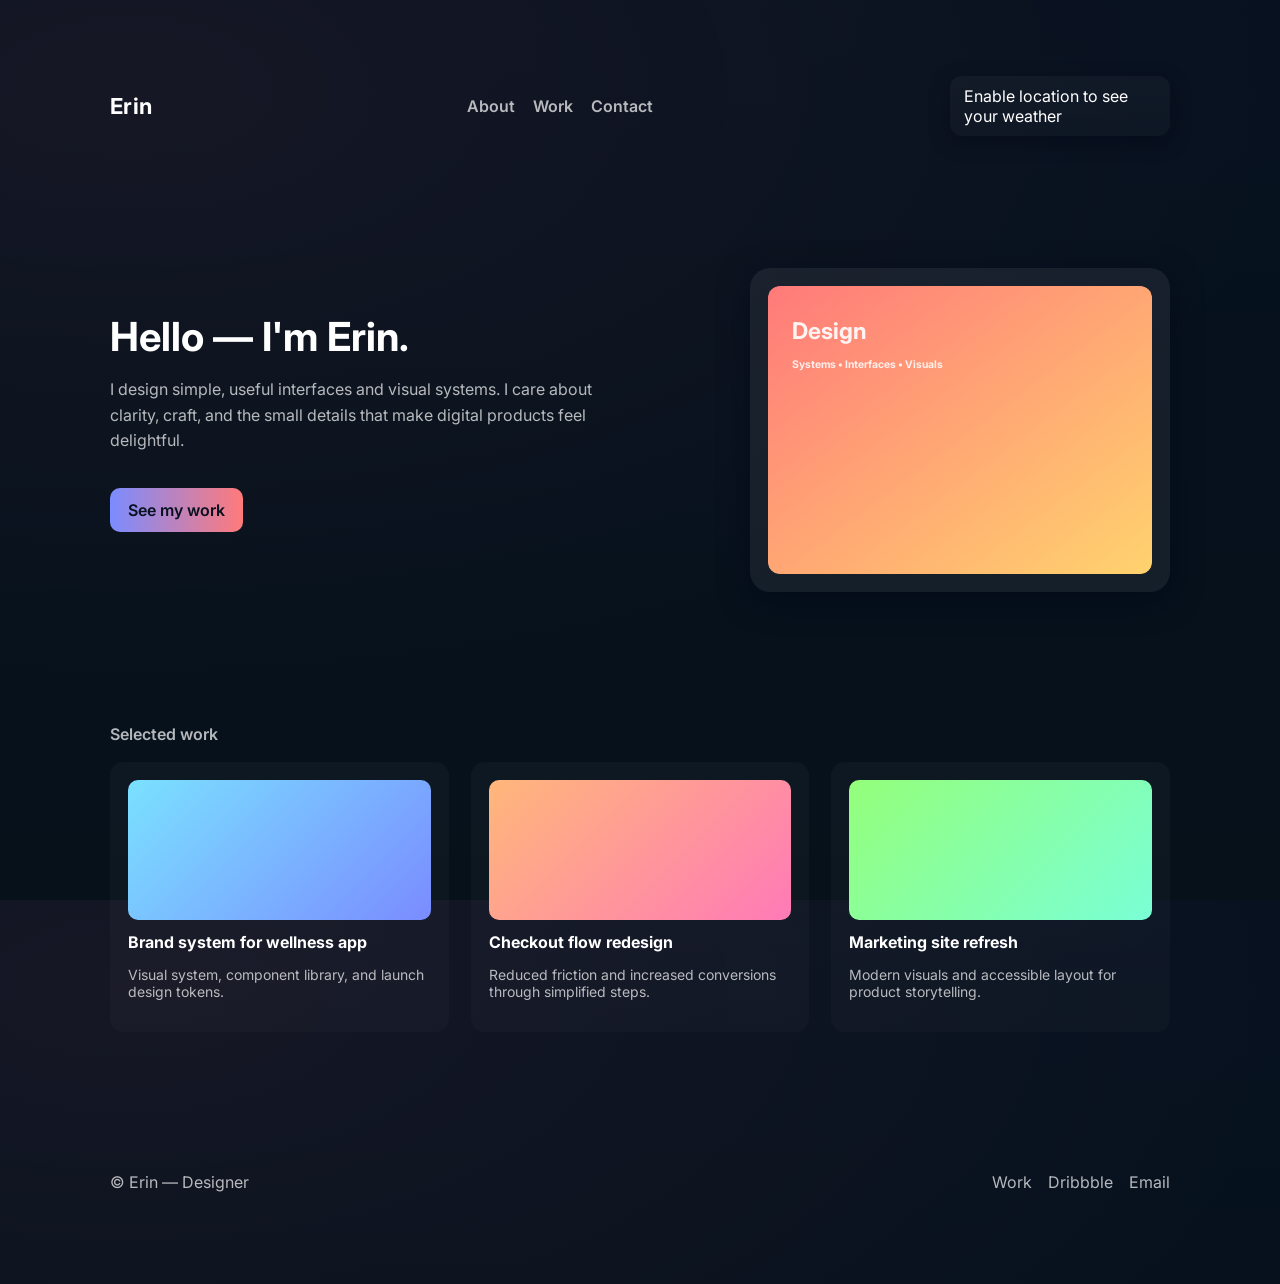
==== index.html @ cf8136d1 "Refactor into separate files and it works" ====
<!doctype html>
<html lang="en">
	<head>
		<meta charset="utf-8" />
		<meta name="viewport" content="width=device-width,initial-scale=1" />
		<title>Erin — Designer</title>
		<meta name="description" content="Erin — designer. A minimal, elegant personal site." />
		<link rel="preconnect" href="https://fonts.googleapis.com">
		<link rel="preconnect" href="https://fonts.gstatic.com" crossorigin>
		<link href="https://fonts.googleapis.com/css2?family=Inter:wght@300;400;600;700&display=swap" rel="stylesheet">
		<link rel="stylesheet" href="css/styles.css">
	</head>
	<body>
		<header class="site-header">
			<div class="container header-inner">
				<h1 class="logo">Erin</h1>
				<nav class="top-nav" aria-label="Primary">
					<a href="about.html">About</a>
					<a href="work.html">Work</a>
					<a href="contact.html">Contact</a>
				</nav>
							<!-- Weather widget (anchor stays fixed; widget can slide left to reveal forecast) -->
							<div class="weather-anchor" style="position:relative;display:inline-block">
								<div id="forecast" class="forecast-panel" aria-hidden="true">
									<!-- forecast days will be injected here -->
								</div>
								<div class="weather-wrap" aria-hidden="false">
									<div id="weather" class="weather-card" role="region" aria-live="polite">
										<div class="weather-main">Loading weather…</div>
									</div>
								</div>
							</div>
			</div>
		</header>

		<main>
			<section class="hero">
				<div class="container hero-grid">
					<div class="hero-copy">
						<h2>Hello — I'm Erin.</h2>
						<p class="lead">I design simple, useful interfaces and visual systems. I care about clarity, craft, and the small details that make digital products feel delightful.</p>
						<p><a class="cta" href="#work">See my work</a></p>
					</div>
					<div class="hero-card" aria-hidden="true">
						<svg viewBox="0 0 800 600" class="hero-graphic" xmlns="http://www.w3.org/2000/svg" role="img" focusable="false">
							<defs>
								<linearGradient id="g1" x1="0" x2="1" y1="0" y2="1">
									<stop offset="0%" stop-color="#FF7A7A"/>
									<stop offset="100%" stop-color="#FFD36E"/>
								</linearGradient>
							</defs>
							<rect width="100%" height="100%" rx="20" fill="url(#g1)" />
							<g fill="rgba(255,255,255,0.9)" font-family="Inter, system-ui, -apple-system, 'Segoe UI', Roboto, 'Helvetica Neue', Arial" font-weight="700">
								<text x="50" y="110" font-size="48">Design</text>
								<text x="50" y="170" font-size="22" fill="rgba(255,255,255,0.85)">Systems • Interfaces • Visuals</text>
							</g>
						</svg>
					</div>
				</div>
			</section>

			<section id="work" class="work container">
				<h3 class="section-title">Selected work</h3>
				<div class="grid">
					<article class="card">
						<div class="thumb" style="background:linear-gradient(135deg,#7AE1FF 0%,#7A8CFF 100%)"></div>
						<h4>Brand system for wellness app</h4>
						<p class="muted">Visual system, component library, and launch design tokens.</p>
					</article>

					<article class="card">
						<div class="thumb" style="background:linear-gradient(135deg,#FFB77A 0%,#FF7AB7 100%)"></div>
						<h4>Checkout flow redesign</h4>
						<p class="muted">Reduced friction and increased conversions through simplified steps.</p>
					</article>

					<article class="card">
						<div class="thumb" style="background:linear-gradient(135deg,#94FF7A 0%,#7AFFD6 100%)"></div>
						<h4>Marketing site refresh</h4>
						<p class="muted">Modern visuals and accessible layout for product storytelling.</p>
					</article>
				</div>
			</section>



		</main>

		<footer class="site-footer">
			<div class="container footer-inner">
				<p>© Erin — Designer</p>
				<nav class="small-nav">
					<a href="#work">Work</a>
					<a href="#">Dribbble</a>
					<a href="#">Email</a>
				</nav>
			</div>
		</footer>
			<script src="js/app.js" defer></script>
	</body>
</html>
---- css/styles.css ----
/* Styles for Erin — Designer
   Simple, elegant, responsive, CSS-only. */

:root{
  --bg:#0f1720;
  --card:#0f1720;
  --muted:rgba(255,255,255,0.7);
  --forecast-gap:16px;
  --accent:linear-gradient(135deg,#FF7A7A 0%,#FFD36E 100%);
  --glass: rgba(255,255,255,0.06);
  --radius:16px;
  --container: min(1100px, 92vw);
  --gap:28px;
  color-scheme: dark;
}

*{box-sizing:border-box}
html,body{height:100%}
body{
  margin:0;
  font-family:Inter, system-ui, -apple-system, 'Segoe UI', Roboto, 'Helvetica Neue', Arial;
  background: radial-gradient(1200px 600px at 10% 10%, rgba(255,122,122,0.06), transparent),
              linear-gradient(180deg, #071120 0%, #06111a 100%);
  color:#fff;
  -webkit-font-smoothing:antialiased;
  -moz-osx-font-smoothing:grayscale;
}

.container{max-width:var(--container);margin:0 auto;padding:48px 20px}

.site-header{padding:28px 0 0}
.header-inner{display:flex;align-items:center;justify-content:space-between}
.logo{font-weight:700;margin:0;font-size:22px;letter-spacing:0.4px}
.tag{margin:0;color:var(--muted);font-size:14px}

.hero{padding:36px 0}
.hero-grid{display:grid;grid-template-columns:1fr 420px;gap:var(--gap);align-items:center}
.hero-copy h2{font-size:40px;margin:0 0 12px}
.lead{color:var(--muted);max-width:52ch;line-height:1.6}
.cta{display:inline-block;margin-top:18px;padding:12px 18px;border-radius:10px;background:linear-gradient(90deg,#7A8CFF,#FF7A7A);color:#071120;text-decoration:none;font-weight:600}

.hero-card{background:var(--glass);border-radius:20px;padding:18px;box-shadow: 0 8px 30px rgba(2,6,23,0.6)}
.hero-graphic{width:100%;height:auto;display:block;border-radius:12px}

.section-title{font-size:16px;margin:0 0 18px;color:var(--muted);font-weight:600}
.grid{display:grid;grid-template-columns:repeat(3,1fr);gap:22px}
.card{background:linear-gradient(180deg, rgba(255,255,255,0.03), rgba(255,255,255,0.02));padding:18px;border-radius:14px}
.thumb{height:140px;border-radius:10px;margin-bottom:12px}
h4{margin:6px 0}
.muted{color:var(--muted);font-size:14px}

.about{margin-top:28px}
.site-footer{padding:28px 0}
.footer-inner{display:flex;align-items:center;justify-content:space-between;color:var(--muted)}
.small-nav a{color:var(--muted);text-decoration:none;margin-left:12px}

@media (max-width:900px){
  .hero-grid{grid-template-columns:1fr;}
  .grid{grid-template-columns:1fr}
  .header-inner{flex-direction:column;align-items:flex-start;gap:12px}
}

/* Weather widget styles (moved from inline) */
.weather-anchor{position:relative;display:inline-block}
.weather-wrap{position:relative;display:inline-block}
.weather-card{
  background: linear-gradient(180deg, rgba(255,255,255,0.03), rgba(255,255,255,0.02));
  padding:10px 14px;border-radius:12px;display:flex;align-items:center;gap:12px;
  box-shadow: 0 6px 20px rgba(2,6,23,0.45);min-width:160px;max-width:220px;
  transition:box-shadow .18s ease, transform .18s ease;
}
.weather-wrap:hover .weather-card{transform:translateX(6px);box-shadow:0 10px 30px rgba(2,6,23,0.6)}
.weather-emoji{font-size:22px}
.weather-info{display:flex;flex-direction:column;transition:transform .18s ease}
.weather-temp{font-weight:700;font-size:16px;margin:0}
.weather-desc{font-size:13px;color:rgba(255,255,255,0.8);margin:0}
.weather-wrap:hover .weather-info{transform:translateX(-34px)}

/* Forecast panel revealed to the right on hover; current info shifts left */
.forecast-panel{
  position:absolute;right:0;top:0;min-width:120px;transform:translateX(0) scale(.98);
  display:flex;gap:8px;padding:8px;border-radius:12px;background:linear-gradient(180deg, rgba(255,255,255,0.03), rgba(255,255,255,0.02));
  box-shadow:0 10px 30px rgba(2,6,23,0.5);opacity:0;pointer-events:none;transition:opacity .18s ease,transform .18s ease;
  align-items:stretch;height:100%;
}
.weather-anchor:hover .weather-wrap{transform:translateX(calc(var(--forecast-offset, 0) * -1));}
.weather-anchor:hover .forecast-panel{opacity:1;transform:translateX(var(--forecast-gap)) scale(1);pointer-events:auto}
.forecast-day{display:flex;align-items:center;gap:8px;padding:8px;border-radius:8px;height:100%;justify-content:center}
.forecast-day .forecast-text{display:flex;flex-direction:column;align-items:flex-start}
.forecast-day .forecast-temp{font-size:16px;font-weight:700}
.forecast-day .forecast-label{font-size:13px;margin-top:2px;color:rgba(255,255,255,0.8)}
.forecast-emoji{font-size:18px}
.forecast-temp{font-size:13px;font-weight:700}

/* top navigation in header */
.top-nav{display:flex;gap:18px;align-items:center;margin-left:18px}
.top-nav a{color:var(--muted);text-decoration:none;font-weight:600}
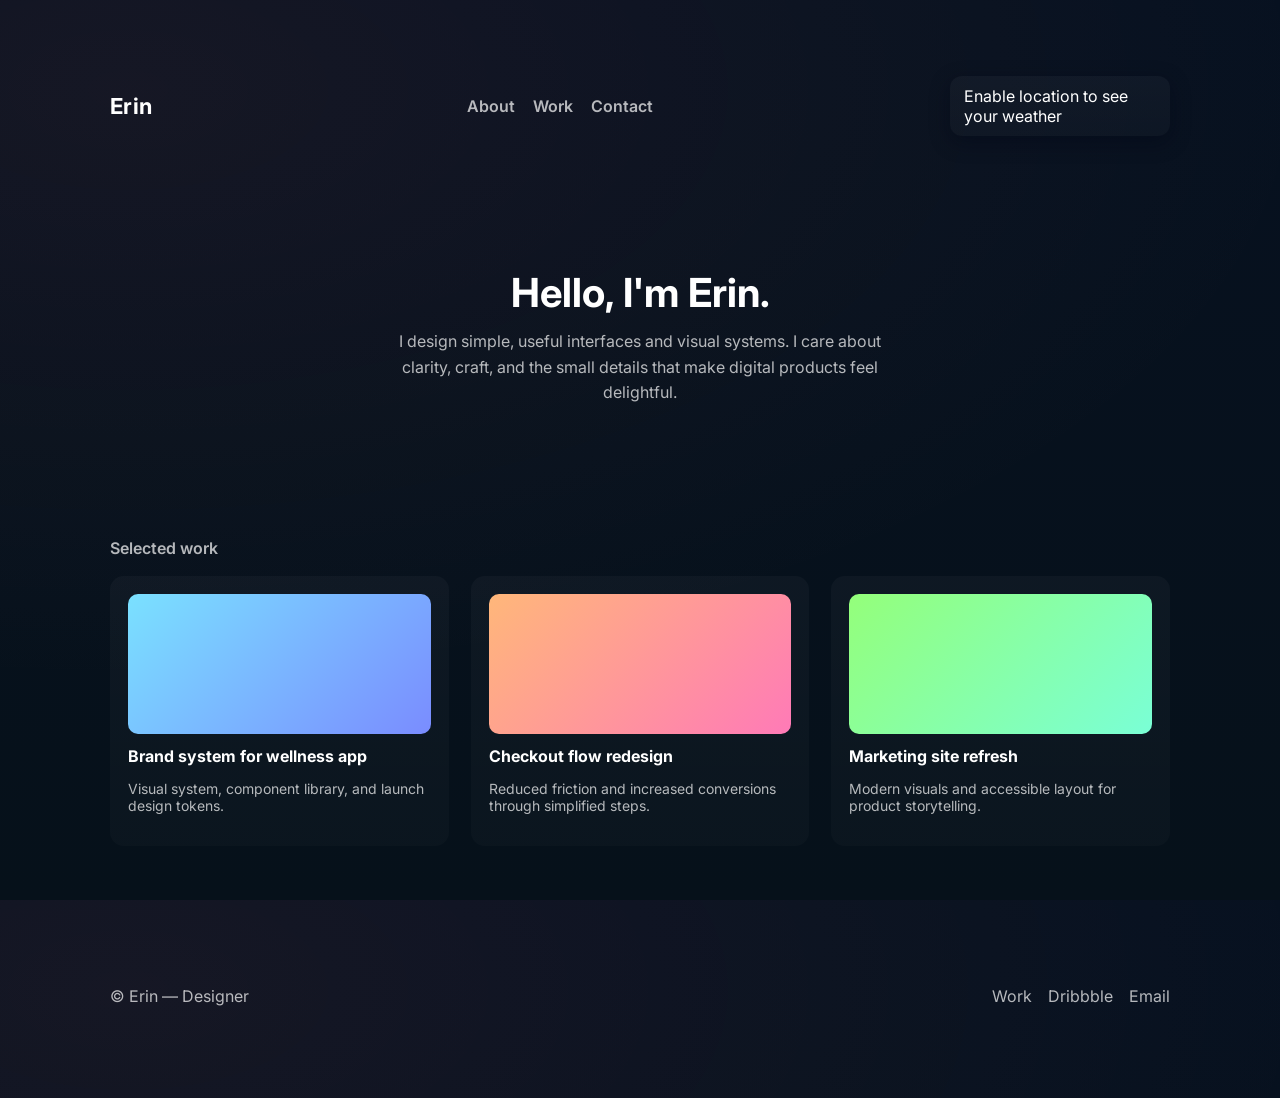
==== commit 195c6a32: "Updated intro content" ====
--- a/index.html
+++ b/index.html
@@ -37,24 +37,8 @@
 			<section class="hero">
 				<div class="container hero-grid">
 					<div class="hero-copy">
-						<h2>Hello — I'm Erin.</h2>
+						<h2>Hello, I'm Erin.</h2>
 						<p class="lead">I design simple, useful interfaces and visual systems. I care about clarity, craft, and the small details that make digital products feel delightful.</p>
-						<p><a class="cta" href="#work">See my work</a></p>
-					</div>
-					<div class="hero-card" aria-hidden="true">
-						<svg viewBox="0 0 800 600" class="hero-graphic" xmlns="http://www.w3.org/2000/svg" role="img" focusable="false">
-							<defs>
-								<linearGradient id="g1" x1="0" x2="1" y1="0" y2="1">
-									<stop offset="0%" stop-color="#FF7A7A"/>
-									<stop offset="100%" stop-color="#FFD36E"/>
-								</linearGradient>
-							</defs>
-							<rect width="100%" height="100%" rx="20" fill="url(#g1)" />
-							<g fill="rgba(255,255,255,0.9)" font-family="Inter, system-ui, -apple-system, 'Segoe UI', Roboto, 'Helvetica Neue', Arial" font-weight="700">
-								<text x="50" y="110" font-size="48">Design</text>
-								<text x="50" y="170" font-size="22" fill="rgba(255,255,255,0.85)">Systems • Interfaces • Visuals</text>
-							</g>
-						</svg>
 					</div>
 				</div>
 			</section>
@@ -63,21 +47,27 @@
 				<h3 class="section-title">Selected work</h3>
 				<div class="grid">
 					<article class="card">
-						<div class="thumb" style="background:linear-gradient(135deg,#7AE1FF 0%,#7A8CFF 100%)"></div>
-						<h4>Brand system for wellness app</h4>
-						<p class="muted">Visual system, component library, and launch design tokens.</p>
+						<div class="card-inner">
+							<div class="thumb" style="background:linear-gradient(135deg,#7AE1FF 0%,#7A8CFF 100%)"></div>
+							<h4>Brand system for wellness app</h4>
+							<p class="muted">Visual system, component library, and launch design tokens.</p>
+						</div>
 					</article>
 
 					<article class="card">
-						<div class="thumb" style="background:linear-gradient(135deg,#FFB77A 0%,#FF7AB7 100%)"></div>
-						<h4>Checkout flow redesign</h4>
-						<p class="muted">Reduced friction and increased conversions through simplified steps.</p>
+						<div class="card-inner">
+							<div class="thumb" style="background:linear-gradient(135deg,#FFB77A 0%,#FF7AB7 100%)"></div>
+							<h4>Checkout flow redesign</h4>
+							<p class="muted">Reduced friction and increased conversions through simplified steps.</p>
+						</div>
 					</article>
 
 					<article class="card">
-						<div class="thumb" style="background:linear-gradient(135deg,#94FF7A 0%,#7AFFD6 100%)"></div>
-						<h4>Marketing site refresh</h4>
-						<p class="muted">Modern visuals and accessible layout for product storytelling.</p>
+						<div class="card-inner">
+							<div class="thumb" style="background:linear-gradient(135deg,#94FF7A 0%,#7AFFD6 100%)"></div>
+							<h4>Marketing site refresh</h4>
+							<p class="muted">Modern visuals and accessible layout for product storytelling.</p>
+						</div>
 					</article>
 				</div>
 			</section>
--- a/css/styles.css
+++ b/css/styles.css
@@ -34,20 +34,52 @@
 .tag{margin:0;color:var(--muted);font-size:14px}
 
 .hero{padding:36px 0}
-.hero-grid{display:grid;grid-template-columns:1fr 420px;gap:var(--gap);align-items:center}
+.hero-grid{display:grid;grid-template-columns:1fr;gap:var(--gap);align-items:center;justify-items:center;text-align:center}
 .hero-copy h2{font-size:40px;margin:0 0 12px}
-.lead{color:var(--muted);max-width:52ch;line-height:1.6}
+.lead{color:var(--muted);max-width:52ch;line-height:1.6;margin:0 auto}
 .cta{display:inline-block;margin-top:18px;padding:12px 18px;border-radius:10px;background:linear-gradient(90deg,#7A8CFF,#FF7A7A);color:#071120;text-decoration:none;font-weight:600}
 
-.hero-card{background:var(--glass);border-radius:20px;padding:18px;box-shadow: 0 8px 30px rgba(2,6,23,0.6)}
-.hero-graphic{width:100%;height:auto;display:block;border-radius:12px}
+.hero-card{display:none}
+.hero-graphic{display:none}
 
 .section-title{font-size:16px;margin:0 0 18px;color:var(--muted);font-weight:600}
 .grid{display:grid;grid-template-columns:repeat(3,1fr);gap:22px}
-.card{background:linear-gradient(180deg, rgba(255,255,255,0.03), rgba(255,255,255,0.02));padding:18px;border-radius:14px}
+h4{margin:6px 0}
+.muted{color:var(--muted);font-size:14px}
+
+/* card inner container to preserve padding and background while animating content */
+.card{background:transparent;padding:0;border-radius:14px}
+.card-inner{background:linear-gradient(180deg, rgba(255,255,255,0.03), rgba(255,255,255,0.02));padding:18px;border-radius:14px;overflow:hidden;display:block}
 .thumb{height:140px;border-radius:10px;margin-bottom:12px}
 h4{margin:6px 0}
 .muted{color:var(--muted);font-size:14px}
+
+/* Full-width focal hover for work cards */
+.grid{position:relative}
+.card{position:relative;overflow:visible;transition:opacity .4s ease,box-shadow .4s ease}
+.thumb{display:block;width:100%;transition:height .5s cubic-bezier(.2,.9,.2,1),transform .5s cubic-bezier(.2,.9,.2,1),box-shadow .4s ease;transform-origin:left center}
+.card h4,.card .muted{transition:transform .45s cubic-bezier(.2,.9,.2,1),color .2s ease}
+
+/* When hovering anywhere over the grid, de-emphasize non-hovered cards (but keep pointer events) */
+.grid .card{opacity:1;transition:opacity .3s ease}
+.grid.grid-hovering .card{opacity:0.28}
+.grid.grid-hovering .card.is-expanded{opacity:1}
+.card.is-expanded{z-index:160}
+.card.is-expanded .card-inner{box-shadow:0 20px 50px rgba(2,6,23,0.6);padding:24px}
+.card-inner{transition:padding .28s cubic-bezier(.2,.9,.2,1),box-shadow .28s ease}
+.card.is-expanded .thumb{height:320px}
+.card.is-expanded h4{transform:scale(1.06)}
+.card.is-expanded .muted{transform:scale(1.04)}
+
+/* placeholder to reserve space when a card is absolutely positioned */
+.card-placeholder{width:100%;display:block}
+
+/* Mobile: use a much subtler effect (no grid reflow) */
+@media (max-width:900px){
+  .grid:hover .card{opacity:1;transform:none;pointer-events:auto}
+  .grid .card:hover{grid-column:auto;transform:scale(1.02);box-shadow:0 10px 30px rgba(2,6,23,0.45)}
+  .grid .card:hover .thumb{height:170px}
+}
 
 .about{margin-top:28px}
 .site-footer{padding:28px 0}
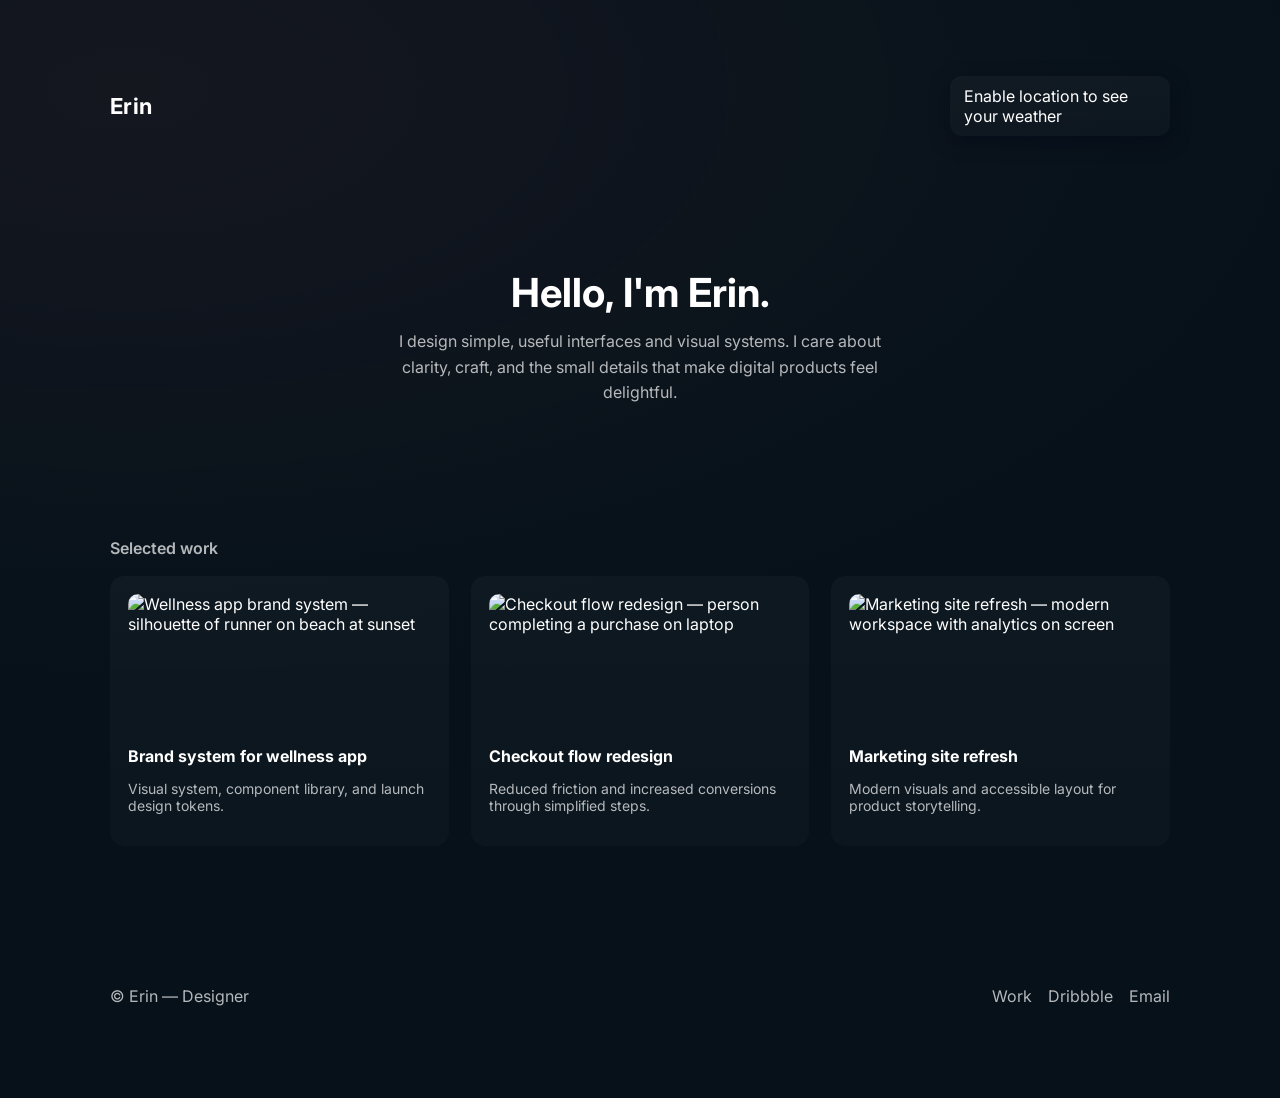
==== commit ccae8f64: "updated photography" ====
--- a/index.html
+++ b/index.html
@@ -48,7 +48,7 @@
 				<div class="grid">
 					<article class="card">
 						<div class="card-inner">
-							<div class="thumb" style="background:linear-gradient(135deg,#7AE1FF 0%,#7A8CFF 100%)"></div>
+							<img class="thumb" src="https://images.unsplash.com/photo-1502904550040-7534597429ae?w=800&q=80&auto=format&fit=crop" alt="Wellness app brand system — silhouette of runner on beach at sunset">
 							<h4>Brand system for wellness app</h4>
 							<p class="muted">Visual system, component library, and launch design tokens.</p>
 						</div>
@@ -56,7 +56,7 @@
 
 					<article class="card">
 						<div class="card-inner">
-							<div class="thumb" style="background:linear-gradient(135deg,#FFB77A 0%,#FF7AB7 100%)"></div>
+							<img class="thumb" src="https://images.unsplash.com/photo-1556742049-0cfed4f6a45d?w=800&q=80&auto=format&fit=crop" alt="Checkout flow redesign — person completing a purchase on laptop">
 							<h4>Checkout flow redesign</h4>
 							<p class="muted">Reduced friction and increased conversions through simplified steps.</p>
 						</div>
@@ -64,7 +64,7 @@
 
 					<article class="card">
 						<div class="card-inner">
-							<div class="thumb" style="background:linear-gradient(135deg,#94FF7A 0%,#7AFFD6 100%)"></div>
+							<img class="thumb" src="https://images.unsplash.com/photo-1460925895917-afdab827c52f?w=800&q=80&auto=format&fit=crop" alt="Marketing site refresh — modern workspace with analytics on screen">
 							<h4>Marketing site refresh</h4>
 							<p class="muted">Modern visuals and accessible layout for product storytelling.</p>
 						</div>
--- a/css/styles.css
+++ b/css/styles.css
@@ -20,7 +20,7 @@
   margin:0;
   font-family:Inter, system-ui, -apple-system, 'Segoe UI', Roboto, 'Helvetica Neue', Arial;
   background: radial-gradient(1200px 600px at 10% 10%, rgba(255,122,122,0.06), transparent),
-              linear-gradient(180deg, #071120 0%, #06111a 100%);
+              #06111a;
   color:#fff;
   -webkit-font-smoothing:antialiased;
   -moz-osx-font-smoothing:grayscale;
@@ -44,32 +44,62 @@
 
 .section-title{font-size:16px;margin:0 0 18px;color:var(--muted);font-weight:600}
 .grid{display:grid;grid-template-columns:repeat(3,1fr);gap:22px}
+.grid{align-items:start}
 h4{margin:6px 0}
 .muted{color:var(--muted);font-size:14px}
 
 /* card inner container to preserve padding and background while animating content */
 .card{background:transparent;padding:0;border-radius:14px}
 .card-inner{background:linear-gradient(180deg, rgba(255,255,255,0.03), rgba(255,255,255,0.02));padding:18px;border-radius:14px;overflow:hidden;display:block}
-.thumb{height:140px;border-radius:10px;margin-bottom:12px}
+.thumb{height:140px;border-radius:10px;margin-bottom:12px;object-fit:cover}
 h4{margin:6px 0}
 .muted{color:var(--muted);font-size:14px}
 
 /* Full-width focal hover for work cards */
 .grid{position:relative}
-.card{position:relative;overflow:visible;transition:opacity .4s ease,box-shadow .4s ease}
+.card{position:relative;overflow:hidden;transition:opacity .4s ease,box-shadow .4s ease}
 .thumb{display:block;width:100%;transition:height .5s cubic-bezier(.2,.9,.2,1),transform .5s cubic-bezier(.2,.9,.2,1),box-shadow .4s ease;transform-origin:left center}
 .card h4,.card .muted{transition:transform .45s cubic-bezier(.2,.9,.2,1),color .2s ease}
 
 /* When hovering anywhere over the grid, de-emphasize non-hovered cards (but keep pointer events) */
 .grid .card{opacity:1;transition:opacity .3s ease}
-.grid.grid-hovering .card{opacity:0.28}
+.grid.grid-hovering .card:not(.is-expanded){
+  display:none;
+}
 .grid.grid-hovering .card.is-expanded{opacity:1}
-.card.is-expanded{z-index:160}
-.card.is-expanded .card-inner{box-shadow:0 20px 50px rgba(2,6,23,0.6);padding:24px}
+.card.is-expanded{z-index:160;overflow:visible;grid-column:1 / -1}
+
+/* When a card expands to full-width, increase its inner padding so text aligns
+   with the page content (left edge of the container/gradient). Uses the
+   container width variable to compute the horizontal inset responsively. */
+.card.is-expanded .card-inner{
+  padding:20px;
+  background: #06111a;
+  display:flex;
+  flex-direction:column;
+  overflow:hidden;
+  box-shadow:0 20px 50px rgba(2,6,23,0.6);
+}
+
+.card.is-expanded .thumb{
+  height:320px;
+  border-radius:10px;
+  width:100%;
+  margin:0 0 20px;
+  flex-shrink:0;
+}
+
+/* Ensure long text wraps inside the card and doesn't overflow its bounds */
+.card-inner h4,
+.card-inner .muted,
+.card-inner p{
+  overflow-wrap:break-word;
+  word-break:break-word;
+  hyphens:auto;
+}
 .card-inner{transition:padding .28s cubic-bezier(.2,.9,.2,1),box-shadow .28s ease}
-.card.is-expanded .thumb{height:320px}
-.card.is-expanded h4{transform:scale(1.06)}
-.card.is-expanded .muted{transform:scale(1.04)}
+.card.is-expanded h4{transform:none}
+.card.is-expanded .muted{transform:none}
 
 /* placeholder to reserve space when a card is absolutely positioned */
 .card-placeholder{width:100%;display:block}
@@ -82,7 +112,8 @@
 }
 
 .about{margin-top:28px}
-.site-footer{padding:28px 0}
+.site-footer{padding:28px 0;background:#06111a;position:relative;z-index:180}
+.site-footer, .footer-inner{background:#06111a}
 .footer-inner{display:flex;align-items:center;justify-content:space-between;color:var(--muted)}
 .small-nav a{color:var(--muted);text-decoration:none;margin-left:12px}
 
@@ -127,3 +158,10 @@
 /* top navigation in header */
 .top-nav{display:flex;gap:18px;align-items:center;margin-left:18px}
 .top-nav a{color:var(--muted);text-decoration:none;font-weight:600}
+
+/* Hide About / Work / Contact top-nav links */
+.top-nav a[href="about.html"],
+.top-nav a[href="work.html"],
+.top-nav a[href="contact.html"]{
+  display:none !important;
+}
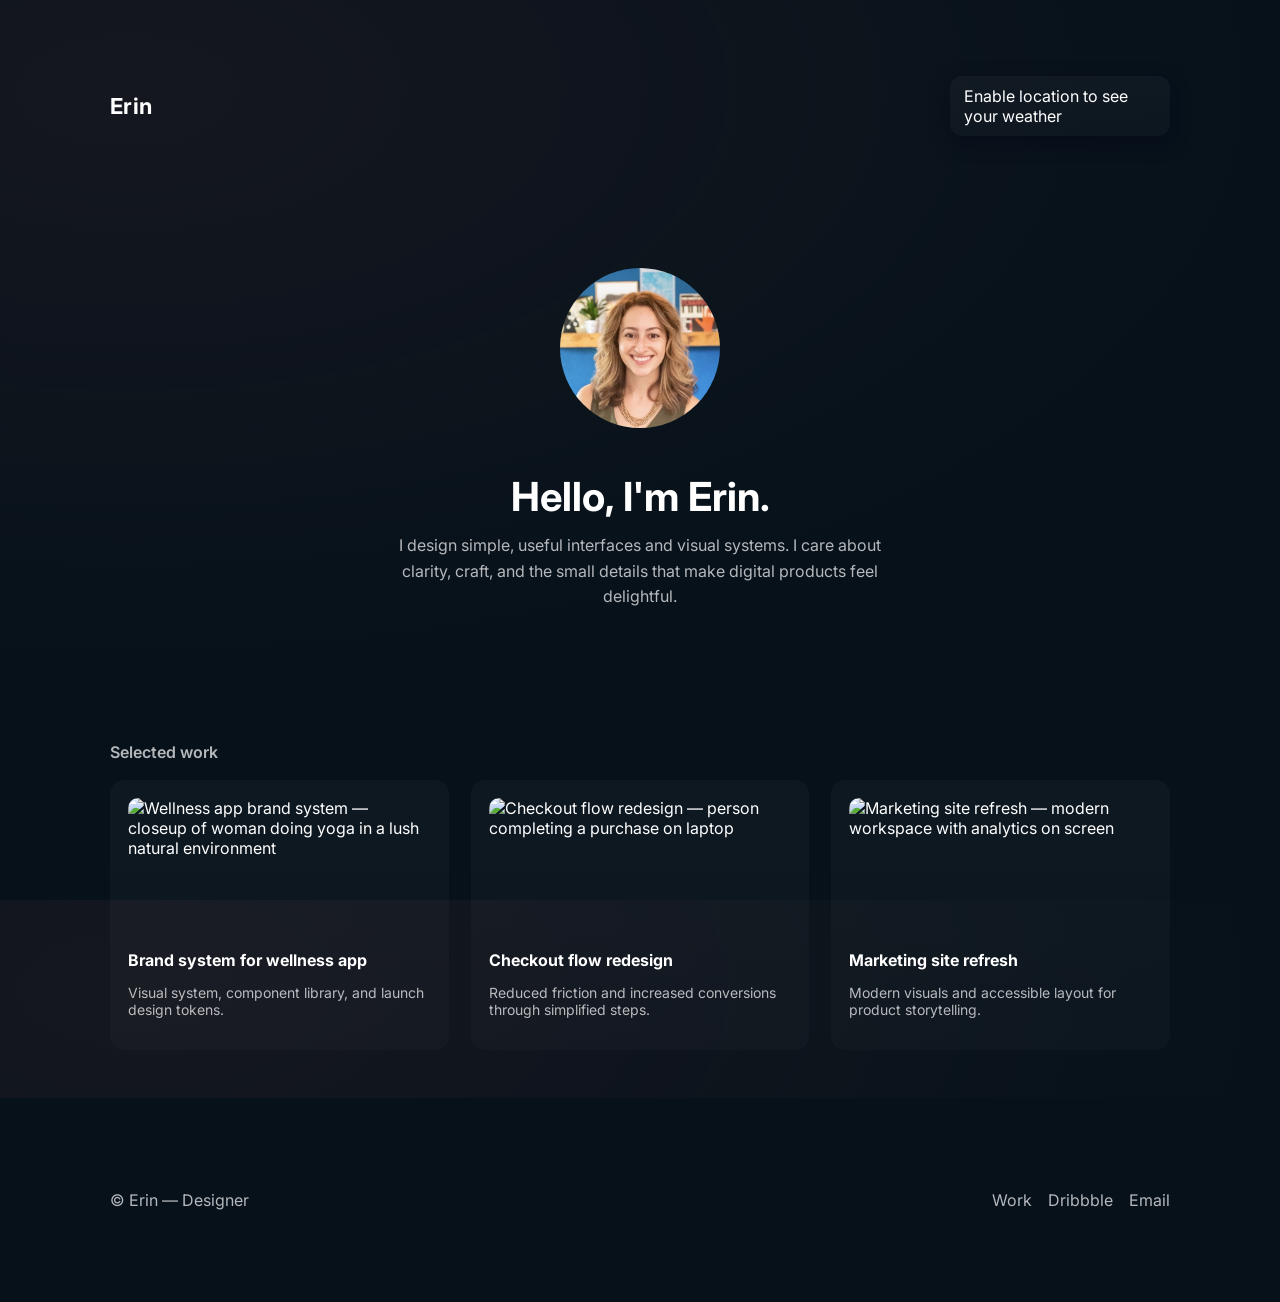
==== commit 7949425c: "bio image added" ====
--- a/index.html
+++ b/index.html
@@ -37,6 +37,7 @@
 			<section class="hero">
 				<div class="container hero-grid">
 					<div class="hero-copy">
+						<img class="avatar" src="images/erin.jpg" alt="Photo of Erin" width="160" height="160">
 						<h2>Hello, I'm Erin.</h2>
 						<p class="lead">I design simple, useful interfaces and visual systems. I care about clarity, craft, and the small details that make digital products feel delightful.</p>
 					</div>
@@ -48,7 +49,7 @@
 				<div class="grid">
 					<article class="card">
 						<div class="card-inner">
-							<img class="thumb" src="https://images.unsplash.com/photo-1502904550040-7534597429ae?w=800&q=80&auto=format&fit=crop" alt="Wellness app brand system — silhouette of runner on beach at sunset">
+							<img class="thumb" src="https://images.unsplash.com/photo-1544367567-0f2fcb009e0b?w=800&q=80&auto=format&fit=crop" alt="Wellness app brand system — closeup of woman doing yoga in a lush natural environment">
 							<h4>Brand system for wellness app</h4>
 							<p class="muted">Visual system, component library, and launch design tokens.</p>
 						</div>
--- a/css/styles.css
+++ b/css/styles.css
@@ -35,6 +35,7 @@
 
 .hero{padding:36px 0}
 .hero-grid{display:grid;grid-template-columns:1fr;gap:var(--gap);align-items:center;justify-items:center;text-align:center}
+.avatar{width:160px;height:160px;border-radius:50%;object-fit:cover;margin-bottom:40px}
 .hero-copy h2{font-size:40px;margin:0 0 12px}
 .lead{color:var(--muted);max-width:52ch;line-height:1.6;margin:0 auto}
 .cta{display:inline-block;margin-top:18px;padding:12px 18px;border-radius:10px;background:linear-gradient(90deg,#7A8CFF,#FF7A7A);color:#071120;text-decoration:none;font-weight:600}
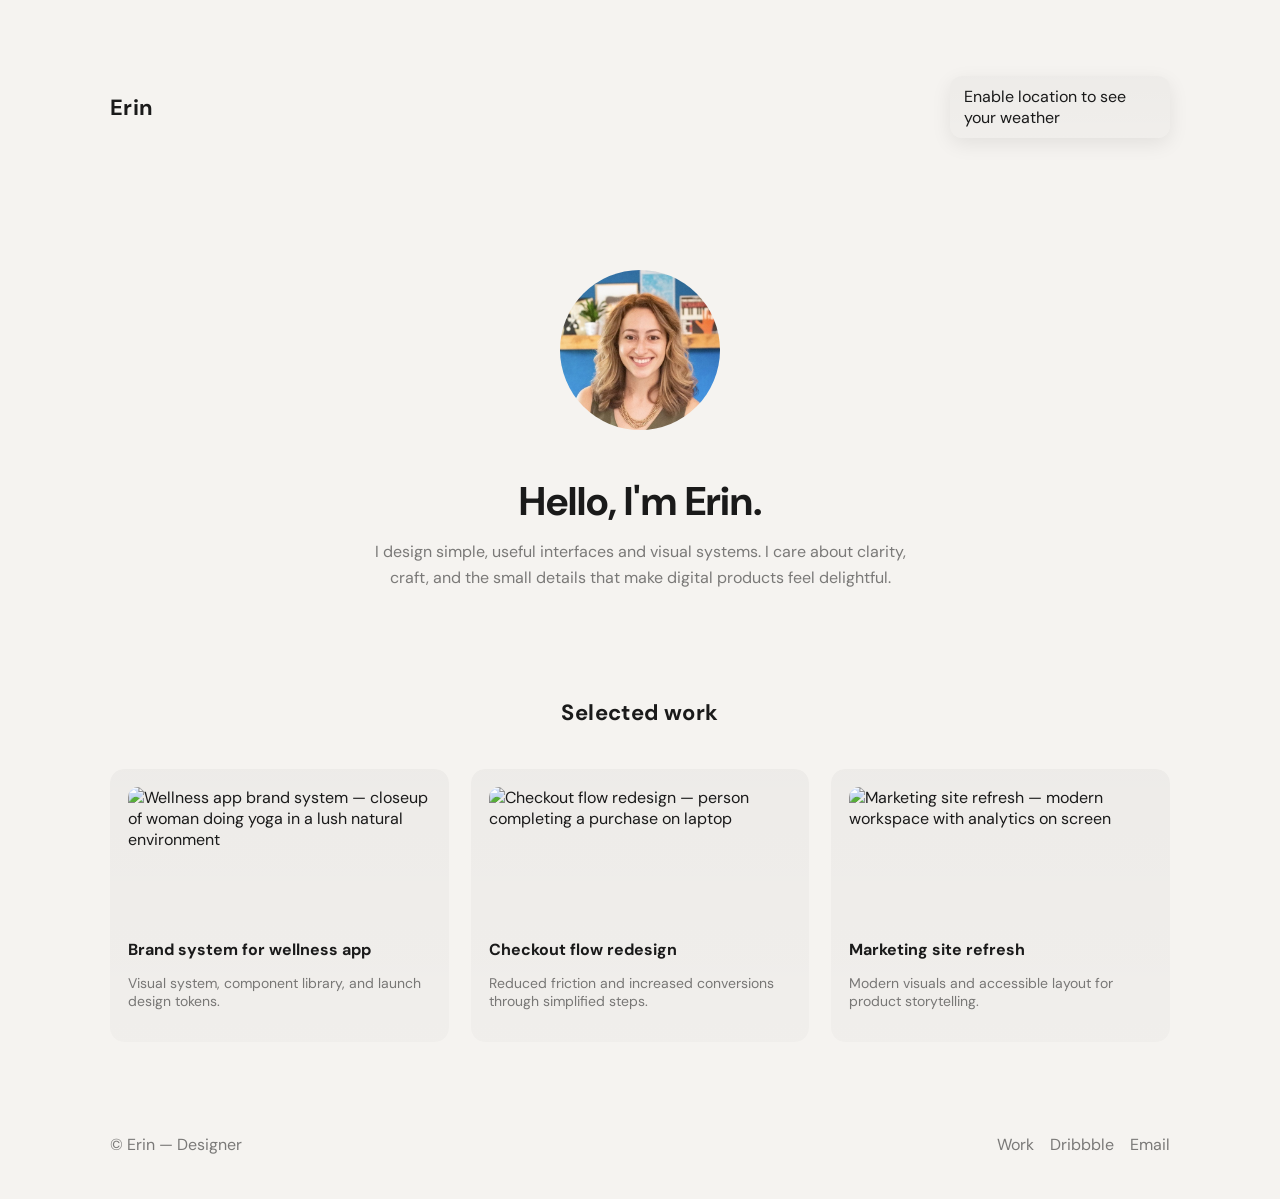
==== commit 3296ec57: "Updated to DM Sans" ====
--- a/index.html
+++ b/index.html
@@ -7,7 +7,7 @@
 		<meta name="description" content="Erin — designer. A minimal, elegant personal site." />
 		<link rel="preconnect" href="https://fonts.googleapis.com">
 		<link rel="preconnect" href="https://fonts.gstatic.com" crossorigin>
-		<link href="https://fonts.googleapis.com/css2?family=Inter:wght@300;400;600;700&display=swap" rel="stylesheet">
+		<link href="https://fonts.googleapis.com/css2?family=DM+Sans:ital,opsz,wght@0,9..40,300;0,9..40,400;0,9..40,600;0,9..40,700;1,9..40,300;1,9..40,400;1,9..40,600;1,9..40,700&display=swap" rel="stylesheet">
 		<link rel="stylesheet" href="css/styles.css">
 	</head>
 	<body>
--- a/css/styles.css
+++ b/css/styles.css
@@ -2,26 +2,25 @@
    Simple, elegant, responsive, CSS-only. */
 
 :root{
-  --bg:#0f1720;
-  --card:#0f1720;
-  --muted:rgba(255,255,255,0.7);
+  --bg:#f5f3f0;
+  --card:#f5f3f0;
+  --muted:rgba(0,0,0,0.5);
   --forecast-gap:16px;
   --accent:linear-gradient(135deg,#FF7A7A 0%,#FFD36E 100%);
-  --glass: rgba(255,255,255,0.06);
+  --glass: rgba(0,0,0,0.04);
   --radius:16px;
   --container: min(1100px, 92vw);
   --gap:28px;
-  color-scheme: dark;
+  color-scheme: light;
 }
 
 *{box-sizing:border-box}
 html,body{height:100%}
 body{
   margin:0;
-  font-family:Inter, system-ui, -apple-system, 'Segoe UI', Roboto, 'Helvetica Neue', Arial;
-  background: radial-gradient(1200px 600px at 10% 10%, rgba(255,122,122,0.06), transparent),
-              #06111a;
-  color:#fff;
+  font-family:'DM Sans', system-ui, -apple-system, 'Segoe UI', Roboto, 'Helvetica Neue', Arial;
+  background: #f5f3f0;
+  color:#1a1a1a;
   -webkit-font-smoothing:antialiased;
   -moz-osx-font-smoothing:grayscale;
 }
@@ -38,12 +37,12 @@
 .avatar{width:160px;height:160px;border-radius:50%;object-fit:cover;margin-bottom:40px}
 .hero-copy h2{font-size:40px;margin:0 0 12px}
 .lead{color:var(--muted);max-width:52ch;line-height:1.6;margin:0 auto}
-.cta{display:inline-block;margin-top:18px;padding:12px 18px;border-radius:10px;background:linear-gradient(90deg,#7A8CFF,#FF7A7A);color:#071120;text-decoration:none;font-weight:600}
+.cta{display:inline-block;margin-top:18px;padding:12px 18px;border-radius:10px;background:linear-gradient(90deg,#7A8CFF,#FF7A7A);color:#fff;text-decoration:none;font-weight:600}
 
 .hero-card{display:none}
 .hero-graphic{display:none}
 
-.section-title{font-size:16px;margin:0 0 18px;color:var(--muted);font-weight:600}
+.section-title{font-size:22px;margin:0 0 42px;color:#1a1a1a;font-weight:700;text-align:center;letter-spacing:0.4px}
 .grid{display:grid;grid-template-columns:repeat(3,1fr);gap:22px}
 .grid{align-items:start}
 h4{margin:6px 0}
@@ -51,7 +50,7 @@
 
 /* card inner container to preserve padding and background while animating content */
 .card{background:transparent;padding:0;border-radius:14px}
-.card-inner{background:linear-gradient(180deg, rgba(255,255,255,0.03), rgba(255,255,255,0.02));padding:18px;border-radius:14px;overflow:hidden;display:block}
+.card-inner{background:linear-gradient(180deg, rgba(0,0,0,0.03), rgba(0,0,0,0.02));padding:18px;border-radius:14px;overflow:hidden;display:block}
 .thumb{height:140px;border-radius:10px;margin-bottom:12px;object-fit:cover}
 h4{margin:6px 0}
 .muted{color:var(--muted);font-size:14px}
@@ -75,11 +74,11 @@
    container width variable to compute the horizontal inset responsively. */
 .card.is-expanded .card-inner{
   padding:20px;
-  background: #06111a;
+  background: #f5f3f0;
   display:flex;
   flex-direction:column;
   overflow:hidden;
-  box-shadow:0 20px 50px rgba(2,6,23,0.6);
+  box-shadow:0 20px 50px rgba(0,0,0,0.1);
 }
 
 .card.is-expanded .thumb{
@@ -108,14 +107,14 @@
 /* Mobile: use a much subtler effect (no grid reflow) */
 @media (max-width:900px){
   .grid:hover .card{opacity:1;transform:none;pointer-events:auto}
-  .grid .card:hover{grid-column:auto;transform:scale(1.02);box-shadow:0 10px 30px rgba(2,6,23,0.45)}
+  .grid .card:hover{grid-column:auto;transform:scale(1.02);box-shadow:0 10px 30px rgba(0,0,0,0.1)}
   .grid .card:hover .thumb{height:170px}
 }
 
-.about{margin-top:28px}
-.site-footer{padding:28px 0;background:#06111a;position:relative;z-index:180}
-.site-footer, .footer-inner{background:#06111a}
-.footer-inner{display:flex;align-items:center;justify-content:space-between;color:var(--muted)}
+.work.container{padding-top:24px}
+.site-footer{padding:28px 0;background:#f5f3f0;position:relative;z-index:180}
+.site-footer, .footer-inner{background:#f5f3f0}
+.footer-inner{display:flex;align-items:center;justify-content:space-between;color:var(--muted);max-width:var(--container);margin:0 auto;padding:0 20px}
 .small-nav a{color:var(--muted);text-decoration:none;margin-left:12px}
 
 @media (max-width:900px){
@@ -128,23 +127,23 @@
 .weather-anchor{position:relative;display:inline-block}
 .weather-wrap{position:relative;display:inline-block}
 .weather-card{
-  background: linear-gradient(180deg, rgba(255,255,255,0.03), rgba(255,255,255,0.02));
+  background: linear-gradient(180deg, rgba(0,0,0,0.03), rgba(0,0,0,0.02));
   padding:10px 14px;border-radius:12px;display:flex;align-items:center;gap:12px;
-  box-shadow: 0 6px 20px rgba(2,6,23,0.45);min-width:160px;max-width:220px;
+  box-shadow: 0 6px 20px rgba(0,0,0,0.08);min-width:160px;max-width:220px;
   transition:box-shadow .18s ease, transform .18s ease;
 }
-.weather-wrap:hover .weather-card{transform:translateX(6px);box-shadow:0 10px 30px rgba(2,6,23,0.6)}
+.weather-wrap:hover .weather-card{transform:translateX(6px);box-shadow:0 10px 30px rgba(0,0,0,0.12)}
 .weather-emoji{font-size:22px}
 .weather-info{display:flex;flex-direction:column;transition:transform .18s ease}
 .weather-temp{font-weight:700;font-size:16px;margin:0}
-.weather-desc{font-size:13px;color:rgba(255,255,255,0.8);margin:0}
+.weather-desc{font-size:13px;color:rgba(0,0,0,0.5);margin:0}
 .weather-wrap:hover .weather-info{transform:translateX(-34px)}
 
 /* Forecast panel revealed to the right on hover; current info shifts left */
 .forecast-panel{
   position:absolute;right:0;top:0;min-width:120px;transform:translateX(0) scale(.98);
-  display:flex;gap:8px;padding:8px;border-radius:12px;background:linear-gradient(180deg, rgba(255,255,255,0.03), rgba(255,255,255,0.02));
-  box-shadow:0 10px 30px rgba(2,6,23,0.5);opacity:0;pointer-events:none;transition:opacity .18s ease,transform .18s ease;
+  display:flex;gap:8px;padding:8px;border-radius:12px;background:linear-gradient(180deg, rgba(0,0,0,0.03), rgba(0,0,0,0.02));
+  box-shadow:0 10px 30px rgba(0,0,0,0.1);opacity:0;pointer-events:none;transition:opacity .18s ease,transform .18s ease;
   align-items:stretch;height:100%;
 }
 .weather-anchor:hover .weather-wrap{transform:translateX(calc(var(--forecast-offset, 0) * -1));}
@@ -152,7 +151,7 @@
 .forecast-day{display:flex;align-items:center;gap:8px;padding:8px;border-radius:8px;height:100%;justify-content:center}
 .forecast-day .forecast-text{display:flex;flex-direction:column;align-items:flex-start}
 .forecast-day .forecast-temp{font-size:16px;font-weight:700}
-.forecast-day .forecast-label{font-size:13px;margin-top:2px;color:rgba(255,255,255,0.8)}
+.forecast-day .forecast-label{font-size:13px;margin-top:2px;color:rgba(0,0,0,0.5)}
 .forecast-emoji{font-size:18px}
 .forecast-temp{font-size:13px;font-weight:700}
 
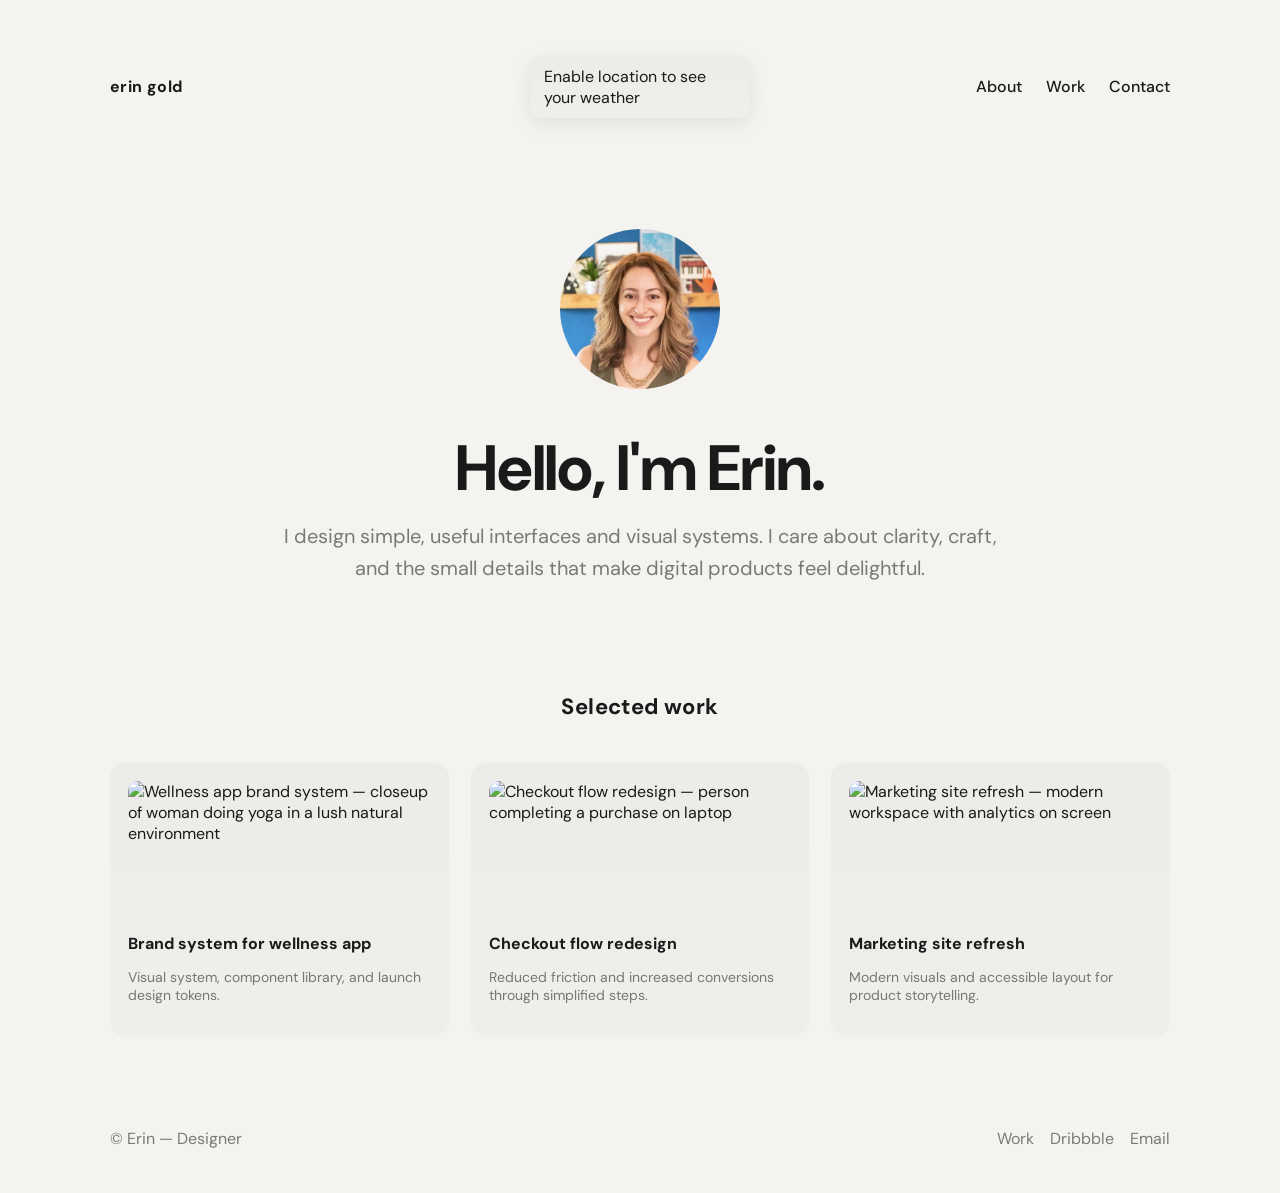
==== commit 33bad37e: "Update widget positioning" ====
--- a/index.html
+++ b/index.html
@@ -13,23 +13,23 @@
 	<body>
 		<header class="site-header">
 			<div class="container header-inner">
-				<h1 class="logo">Erin</h1>
+				<h1 class="logo">erin gold</h1>
+				<!-- Weather widget centered in nav -->
+				<div class="weather-anchor">
+					<div id="forecast" class="forecast-panel" aria-hidden="true">
+						<!-- forecast days will be injected here -->
+					</div>
+					<div class="weather-wrap" aria-hidden="false">
+						<div id="weather" class="weather-card" role="region" aria-live="polite">
+							<div class="weather-main">Loading weather…</div>
+						</div>
+					</div>
+				</div>
 				<nav class="top-nav" aria-label="Primary">
 					<a href="about.html">About</a>
 					<a href="work.html">Work</a>
 					<a href="contact.html">Contact</a>
 				</nav>
-							<!-- Weather widget (anchor stays fixed; widget can slide left to reveal forecast) -->
-							<div class="weather-anchor" style="position:relative;display:inline-block">
-								<div id="forecast" class="forecast-panel" aria-hidden="true">
-									<!-- forecast days will be injected here -->
-								</div>
-								<div class="weather-wrap" aria-hidden="false">
-									<div id="weather" class="weather-card" role="region" aria-live="polite">
-										<div class="weather-main">Loading weather…</div>
-									</div>
-								</div>
-							</div>
 			</div>
 		</header>
 
--- a/css/styles.css
+++ b/css/styles.css
@@ -28,15 +28,15 @@
 .container{max-width:var(--container);margin:0 auto;padding:48px 20px}
 
 .site-header{padding:28px 0 0}
-.header-inner{display:flex;align-items:center;justify-content:space-between}
-.logo{font-weight:700;margin:0;font-size:22px;letter-spacing:0.4px}
+.header-inner{display:flex;flex-wrap:wrap;align-items:center;justify-content:space-between;position:relative}
+.logo{font-weight:700;margin:0;font-size:16px;letter-spacing:0.4px}
 .tag{margin:0;color:var(--muted);font-size:14px}
 
 .hero{padding:36px 0}
 .hero-grid{display:grid;grid-template-columns:1fr;gap:var(--gap);align-items:center;justify-items:center;text-align:center}
 .avatar{width:160px;height:160px;border-radius:50%;object-fit:cover;margin-bottom:40px}
-.hero-copy h2{font-size:40px;margin:0 0 12px}
-.lead{color:var(--muted);max-width:52ch;line-height:1.6;margin:0 auto}
+.hero-copy h2{font-size:64px;margin:0 0 16px;letter-spacing:-0.02em;line-height:1.1}
+.lead{color:var(--muted);max-width:52ch;line-height:1.6;margin:0 auto;font-size:20px}
 .cta{display:inline-block;margin-top:18px;padding:12px 18px;border-radius:10px;background:linear-gradient(90deg,#7A8CFF,#FF7A7A);color:#fff;text-decoration:none;font-weight:600}
 
 .hero-card{display:none}
@@ -124,7 +124,7 @@
 }
 
 /* Weather widget styles (moved from inline) */
-.weather-anchor{position:relative;display:inline-block}
+.weather-anchor{position:relative;display:inline-flex;align-items:center;gap:var(--forecast-gap)}
 .weather-wrap{position:relative;display:inline-block}
 .weather-card{
   background: linear-gradient(180deg, rgba(0,0,0,0.03), rgba(0,0,0,0.02));
@@ -139,15 +139,14 @@
 .weather-desc{font-size:13px;color:rgba(0,0,0,0.5);margin:0}
 .weather-wrap:hover .weather-info{transform:translateX(-34px)}
 
-/* Forecast panel revealed to the right on hover; current info shifts left */
+/* Forecast panel: sits to the right of weather card, hidden until hover */
 .forecast-panel{
-  position:absolute;right:0;top:0;min-width:120px;transform:translateX(0) scale(.98);
+  position:absolute;left:100%;top:0;min-width:120px;transform:scale(.98);
   display:flex;gap:8px;padding:8px;border-radius:12px;background:linear-gradient(180deg, rgba(0,0,0,0.03), rgba(0,0,0,0.02));
   box-shadow:0 10px 30px rgba(0,0,0,0.1);opacity:0;pointer-events:none;transition:opacity .18s ease,transform .18s ease;
-  align-items:stretch;height:100%;
+  align-items:stretch;height:100%;margin-left:var(--forecast-gap);
 }
-.weather-anchor:hover .weather-wrap{transform:translateX(calc(var(--forecast-offset, 0) * -1));}
-.weather-anchor:hover .forecast-panel{opacity:1;transform:translateX(var(--forecast-gap)) scale(1);pointer-events:auto}
+.weather-anchor:hover .forecast-panel{opacity:1;transform:scale(1);pointer-events:auto}
 .forecast-day{display:flex;align-items:center;gap:8px;padding:8px;border-radius:8px;height:100%;justify-content:center}
 .forecast-day .forecast-text{display:flex;flex-direction:column;align-items:flex-start}
 .forecast-day .forecast-temp{font-size:16px;font-weight:700}
@@ -156,12 +155,17 @@
 .forecast-temp{font-size:13px;font-weight:700}
 
 /* top navigation in header */
-.top-nav{display:flex;gap:18px;align-items:center;margin-left:18px}
-.top-nav a{color:var(--muted);text-decoration:none;font-weight:600}
+.top-nav{display:flex;gap:24px;align-items:baseline;margin-left:auto}
+.top-nav a{color:#1a1a1a;text-decoration:none;font-size:16px;font-weight:500}
+.top-nav a:hover{color:#1a1a1a}
 
-/* Hide About / Work / Contact top-nav links */
-.top-nav a[href="about.html"],
-.top-nav a[href="work.html"],
-.top-nav a[href="contact.html"]{
-  display:none !important;
+/* Weather widget centered horizontally in nav row.
+   On hover the forecast appears to the right; the anchor shifts left
+   by half the forecast width so the combined group stays centered. */
+.header-inner .weather-anchor{
+  position:absolute;left:50%;transform:translateX(-50%);
+  transition:transform .18s ease;
 }
+.header-inner .weather-anchor:hover{
+  transform:translateX(calc(-50% - var(--forecast-offset,0px)/2));
+}
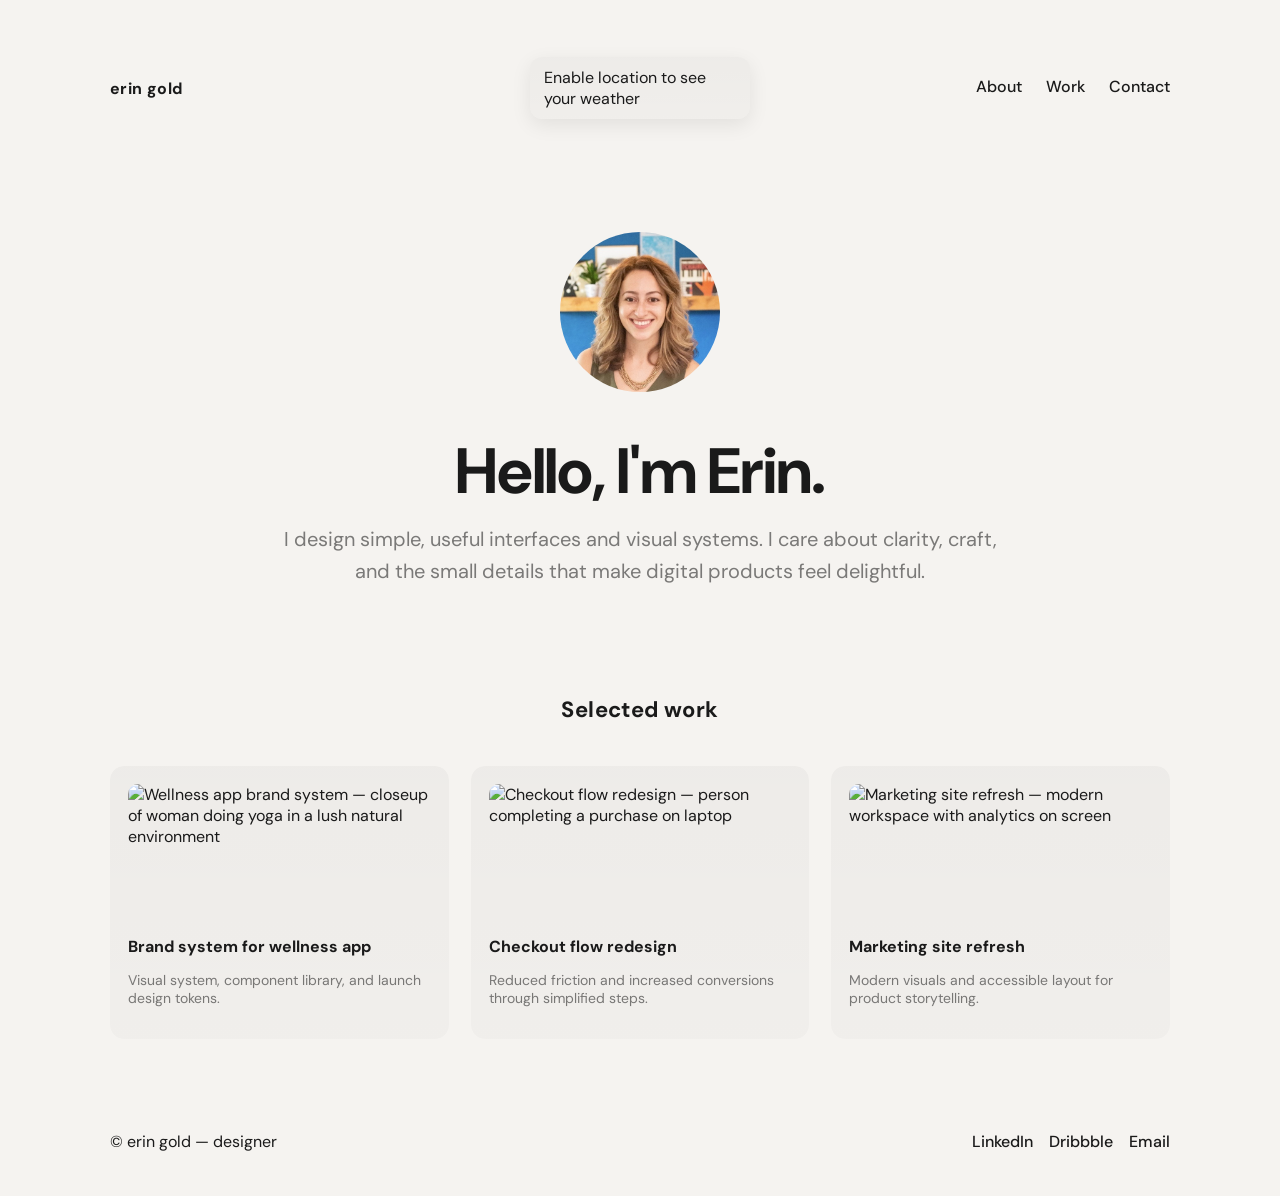
==== commit 29505ee9: "Footer fixes" ====
--- a/index.html
+++ b/index.html
@@ -79,9 +79,9 @@
 
 		<footer class="site-footer">
 			<div class="container footer-inner">
-				<p>© Erin — Designer</p>
+				<p>© erin gold — designer</p>
 				<nav class="small-nav">
-					<a href="#work">Work</a>
+					<a href="#">LinkedIn</a>
 					<a href="#">Dribbble</a>
 					<a href="#">Email</a>
 				</nav>
--- a/css/styles.css
+++ b/css/styles.css
@@ -114,8 +114,9 @@
 .work.container{padding-top:24px}
 .site-footer{padding:28px 0;background:#f5f3f0;position:relative;z-index:180}
 .site-footer, .footer-inner{background:#f5f3f0}
-.footer-inner{display:flex;align-items:center;justify-content:space-between;color:var(--muted);max-width:var(--container);margin:0 auto;padding:0 20px}
-.small-nav a{color:var(--muted);text-decoration:none;margin-left:12px}
+.footer-inner{display:flex;align-items:center;justify-content:space-between;color:#1a1a1a;max-width:var(--container);margin:0 auto;padding:0 20px}
+.small-nav a{color:#1a1a1a;text-decoration:none;margin-left:12px;font-size:16px;font-weight:500;padding-bottom:2px;border-bottom:1px solid transparent;transition:border-color .15s ease}
+.small-nav a:hover{border-bottom-color:#1a1a1a}
 
 @media (max-width:900px){
   .hero-grid{grid-template-columns:1fr;}
@@ -128,7 +129,7 @@
 .weather-wrap{position:relative;display:inline-block}
 .weather-card{
   background: linear-gradient(180deg, rgba(0,0,0,0.03), rgba(0,0,0,0.02));
-  padding:10px 14px;border-radius:12px;display:flex;align-items:center;gap:12px;
+  padding:10px 14px;border-radius:12px;display:flex;align-items:center;justify-content:center;gap:12px;
   box-shadow: 0 6px 20px rgba(0,0,0,0.08);min-width:160px;max-width:220px;
   transition:box-shadow .18s ease, transform .18s ease;
 }
@@ -156,8 +157,8 @@
 
 /* top navigation in header */
 .top-nav{display:flex;gap:24px;align-items:baseline;margin-left:auto}
-.top-nav a{color:#1a1a1a;text-decoration:none;font-size:16px;font-weight:500}
-.top-nav a:hover{color:#1a1a1a}
+.top-nav a{color:#1a1a1a;text-decoration:none;font-size:16px;font-weight:500;padding-bottom:2px;border-bottom:1px solid transparent;transition:border-color .15s ease}
+.top-nav a:hover{color:#1a1a1a;border-bottom-color:#1a1a1a}
 
 /* Weather widget centered horizontally in nav row.
    On hover the forecast appears to the right; the anchor shifts left
